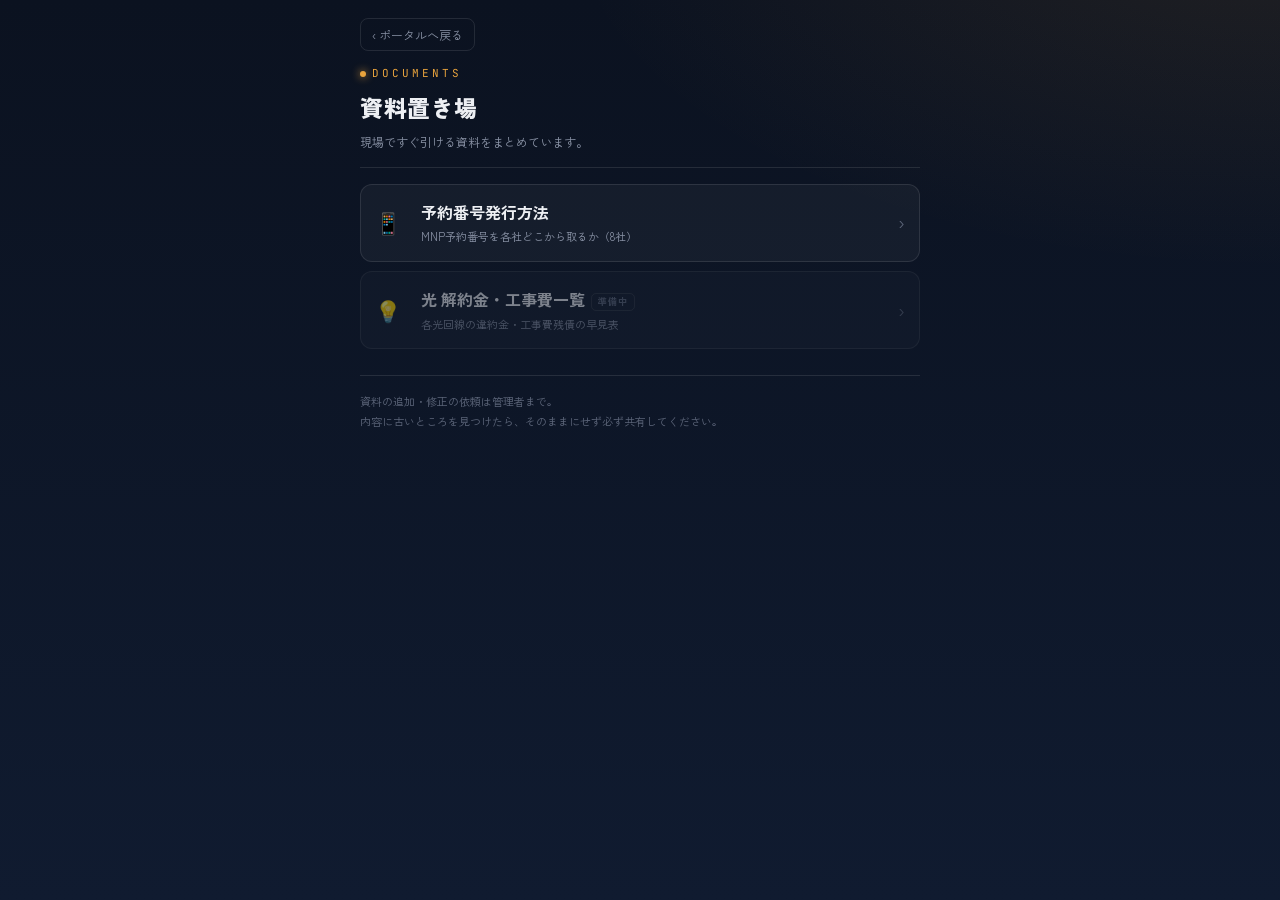
==== docs/index.html @ 4a89ee71 "資料置き場（D6 GATE）を新設し、予約番号発行方法を追加 現場ですぐ引ける資料を置く場所を作り、第一弾としてMNP予約番号の 発行方法（8社）を掲載した。  - docs/index.html：資" ====
<!DOCTYPE html>
<html lang="ja">
<head>
<meta charset="UTF-8">
<meta name="viewport" content="width=device-width, initial-scale=1.0, viewport-fit=cover">
<title>資料置き場｜Sieg 業務ポータル</title>
<meta name="description" content="現場で使う資料をまとめた置き場。予約番号発行方法、光解約金・工事費一覧など。">
<meta name="theme-color" content="#0B1220">
<link rel="apple-touch-icon" href="../icons/apple-touch-icon.png">
<link rel="icon" href="../icons/icon-192.png" type="image/png">
<link rel="preconnect" href="https://fonts.googleapis.com">
<link rel="preconnect" href="https://fonts.gstatic.com" crossorigin>
<link rel="stylesheet" href="https://fonts.googleapis.com/css2?family=Zen+Kaku+Gothic+New:wght@400;500;700;900&family=JetBrains+Mono:wght@400;700;800&display=swap">
<link rel="stylesheet" href="docs.css">
</head>
<body>
<div class="wrap">

  <a class="back" href="../">‹ ポータルへ戻る</a>

  <div class="page-head">
    <div class="eyebrow">DOCUMENTS</div>
    <h1>資料置き場</h1>
    <div class="lede">現場ですぐ引ける資料をまとめています。</div>
  </div>

  <div class="doc-list">

    <a class="doc-card" href="mnp-yoyaku.html">
      <div class="doc-icon">📱</div>
      <div>
        <div class="doc-name">予約番号発行方法</div>
        <div class="doc-desc">MNP予約番号を各社どこから取るか（8社）</div>
      </div>
      <div class="doc-arrow">›</div>
    </a>

    <div class="doc-card soon">
      <div class="doc-icon">💡</div>
      <div>
        <div class="doc-name">光 解約金・工事費一覧<span class="doc-tag">準備中</span></div>
        <div class="doc-desc">各光回線の違約金・工事費残債の早見表</div>
      </div>
      <div class="doc-arrow">›</div>
    </div>

  </div>

  <div class="foot">
    資料の追加・修正の依頼は管理者まで。<br>
    内容に古いところを見つけたら、そのままにせず必ず共有してください。
  </div>

</div>
</body>
</html>
---- docs/docs.css ----
/* Sieg 資料置き場 — 共通スタイル（ポータル本体と同じ配色） */
:root {
  --bg: #0B1220;
  --bg2: #101B30;
  --panel: rgba(255,255,255,0.04);
  --panel2: rgba(255,255,255,0.02);
  --line: rgba(255,255,255,0.10);
  --amber: #E8A33D;
  --amber2: #F4C56B;
  --text: #EDEFF3;
  --muted: #8A93A6;
  --muted2: #5C6579;
  --ink: #0B1220;
  --green: #4CD97B;
  --red: #E86A5A;
}
* { box-sizing: border-box; margin: 0; padding: 0; -webkit-tap-highlight-color: transparent; }
html { font-size: 16px; }
body {
  font-family: 'Zen Kaku Gothic New', 'Noto Sans JP', -apple-system, BlinkMacSystemFont, sans-serif;
  background:
    radial-gradient(1200px 600px at 100% -10%, rgba(232,163,61,0.10), transparent 60%),
    linear-gradient(180deg, var(--bg) 0%, var(--bg2) 100%);
  color: var(--text);
  min-height: 100vh;
  padding: 18px 14px 48px;
  line-height: 1.6;
}
.wrap { max-width: 560px; margin: 0 auto; }

/* ═══ ヘッダー ═══ */
.back {
  display: inline-flex;
  align-items: center;
  gap: 5px;
  font-size: 12px;
  color: var(--muted);
  text-decoration: none;
  border: 1px solid var(--line);
  border-radius: 8px;
  padding: 6px 11px;
  margin-bottom: 14px;
}
.back:active { background: var(--amber); color: var(--ink); border-color: var(--amber); }
.eyebrow {
  font-family: 'JetBrains Mono', monospace;
  font-size: 11px;
  letter-spacing: 3px;
  color: var(--amber);
  display: flex;
  align-items: center;
  gap: 6px;
}
.eyebrow::before {
  content: '';
  width: 6px; height: 6px; border-radius: 50%;
  background: var(--amber);
  box-shadow: 0 0 8px var(--amber);
}
h1 { font-size: 23px; font-weight: 800; letter-spacing: .5px; margin-top: 6px; }
.lede { font-size: 12px; color: var(--muted); margin-top: 6px; }
.page-head {
  padding-bottom: 16px;
  border-bottom: 1px solid var(--line);
  margin-bottom: 16px;
}
.updated {
  font-family: 'JetBrains Mono', monospace;
  font-size: 10px;
  color: var(--muted2);
  letter-spacing: 1px;
  margin-top: 10px;
}

/* ═══ 資料一覧（トップ） ═══ */
.doc-list { display: flex; flex-direction: column; gap: 9px; }
.doc-card {
  display: grid;
  grid-template-columns: 42px 1fr 16px;
  align-items: center;
  gap: 4px;
  background: var(--panel);
  border: 1px solid var(--line);
  border-radius: 12px;
  padding: 15px 14px;
  text-decoration: none;
  color: var(--text);
  transition: background .12s ease, transform .08s ease;
}
.doc-card:active { background: rgba(232,163,61,0.10); transform: scale(0.985); }
.doc-card.soon { opacity: .5; }
.doc-icon { font-size: 21px; line-height: 1; }
.doc-name { font-size: 16px; font-weight: 700; }
.doc-desc { font-size: 11px; color: var(--muted); margin-top: 3px; }
.doc-arrow { text-align: right; color: var(--muted2); font-size: 18px; }
.doc-tag {
  display: inline-block;
  font-size: 9px;
  font-weight: 700;
  letter-spacing: 1px;
  color: var(--muted2);
  border: 1px solid var(--line);
  border-radius: 5px;
  padding: 1px 6px;
  margin-left: 6px;
  vertical-align: 1px;
}

/* ═══ 共通ルール枠 ═══ */
.callout {
  background: rgba(232,163,61,0.07);
  border: 1px solid rgba(232,163,61,0.35);
  border-radius: 12px;
  padding: 14px;
  margin-bottom: 16px;
}
.callout h2 {
  font-size: 13px;
  font-weight: 800;
  color: var(--amber2);
  margin-bottom: 9px;
  letter-spacing: .5px;
}
.callout dl { display: grid; grid-template-columns: auto 1fr; gap: 6px 12px; font-size: 12.5px; }
.callout dt { color: var(--muted); white-space: nowrap; }
.callout dd { color: var(--text); }
.callout .note { font-size: 11.5px; color: var(--muted); margin-top: 10px; line-height: 1.7; }

/* ═══ 絞り込み ═══ */
.filter {
  position: sticky;
  top: 0;
  z-index: 5;
  padding: 8px 0 10px;
  background: linear-gradient(180deg, var(--bg) 70%, rgba(11,18,32,0));
  margin-bottom: 4px;
}
.filter input {
  width: 100%;
  font-family: inherit;
  font-size: 15px;
  color: var(--text);
  background: rgba(255,255,255,0.05);
  border: 1px solid var(--line);
  border-radius: 10px;
  padding: 11px 13px;
  min-height: 46px;
}
.filter input::placeholder { color: var(--muted2); }
.filter input:focus { outline: none; border-color: rgba(232,163,61,0.6); }
.no-hit {
  display: none;
  text-align: center;
  font-size: 12px;
  color: var(--muted2);
  padding: 22px 0;
}

/* ═══ 事業者カード ═══ */
.carriers { display: flex; flex-direction: column; gap: 9px; }
.carrier {
  background: var(--panel);
  border: 1px solid var(--line);
  border-radius: 12px;
  overflow: hidden;
}
.carrier[hidden] { display: none; }
.carrier > summary {
  display: flex;
  align-items: center;
  gap: 9px;
  padding: 14px;
  cursor: pointer;
  list-style: none;
  min-height: 56px;
}
.carrier > summary::-webkit-details-marker { display: none; }
.carrier > summary:active { background: rgba(232,163,61,0.08); }
.c-name { font-size: 16px; font-weight: 700; flex: 1; }
.c-sub { display: block; font-size: 10px; color: var(--muted2); font-weight: 400; margin-top: 2px; }
.c-chev { color: var(--muted2); font-size: 14px; transition: transform .18s ease; }
.carrier[open] .c-chev { transform: rotate(90deg); }

/* ワンストップ可否バッジ */
.badge {
  font-size: 9.5px;
  font-weight: 700;
  letter-spacing: .5px;
  border-radius: 6px;
  padding: 3px 7px;
  border: 1px solid var(--line);
  color: var(--muted);
  white-space: nowrap;
}
.badge.ok { background: rgba(76,217,123,0.12); border-color: rgba(76,217,123,0.45); color: var(--green); }
.badge.ng { background: rgba(232,106,90,0.12); border-color: rgba(232,106,90,0.45); color: var(--red); }
.badge.chk { background: rgba(232,163,61,0.12); border-color: rgba(232,163,61,0.45); color: var(--amber2); }

/* カード中身 */
.c-body { padding: 0 14px 14px; border-top: 1px dashed rgba(255,255,255,0.08); padding-top: 12px; }
.rows { display: grid; grid-template-columns: 58px 1fr; gap: 9px 10px; font-size: 13px; }
.rows dt {
  font-size: 10px;
  font-weight: 700;
  letter-spacing: 1px;
  color: var(--muted2);
  padding-top: 3px;
}
.rows dd { color: var(--text); }
.rows dd .sub { display: block; font-size: 11px; color: var(--muted); margin-top: 2px; }
.tel {
  display: inline-flex;
  align-items: center;
  gap: 6px;
  font-family: 'JetBrains Mono', monospace;
  font-size: 14px;
  font-weight: 700;
  color: var(--amber2);
  text-decoration: none;
  border: 1px solid rgba(232,163,61,0.35);
  border-radius: 8px;
  padding: 6px 10px;
  margin: 2px 6px 2px 0;
}
.tel:active { background: var(--amber); color: var(--ink); border-color: var(--amber); }
.tel small { font-size: 9px; font-weight: 400; color: var(--muted); letter-spacing: 0; }
.tel:active small { color: var(--ink); }
.na { color: var(--red); font-weight: 700; font-size: 12.5px; }
.yes { color: var(--green); font-weight: 700; font-size: 12.5px; }
.warn {
  background: rgba(232,106,90,0.09);
  border-left: 3px solid var(--red);
  border-radius: 0 8px 8px 0;
  padding: 9px 11px;
  font-size: 12px;
  color: var(--text);
  margin-top: 12px;
  line-height: 1.65;
}
.warn b { color: var(--red); }
.official {
  display: inline-block;
  font-size: 11px;
  color: var(--muted);
  text-decoration: none;
  border-bottom: 1px dotted var(--muted2);
  margin-top: 11px;
}

/* ═══ フッター ═══ */
.foot {
  margin-top: 26px;
  padding-top: 16px;
  border-top: 1px solid var(--line);
  font-size: 11px;
  color: var(--muted2);
  line-height: 1.8;
}
.foot a { color: var(--muted); }
.foot h3 { font-size: 11px; color: var(--muted); margin-bottom: 6px; letter-spacing: 1px; }
.foot ul { list-style: none; }
.foot li { margin-bottom: 3px; word-break: break-all; }

@media (prefers-reduced-motion: reduce) {
  * { animation: none !important; transition: none !important; }
}
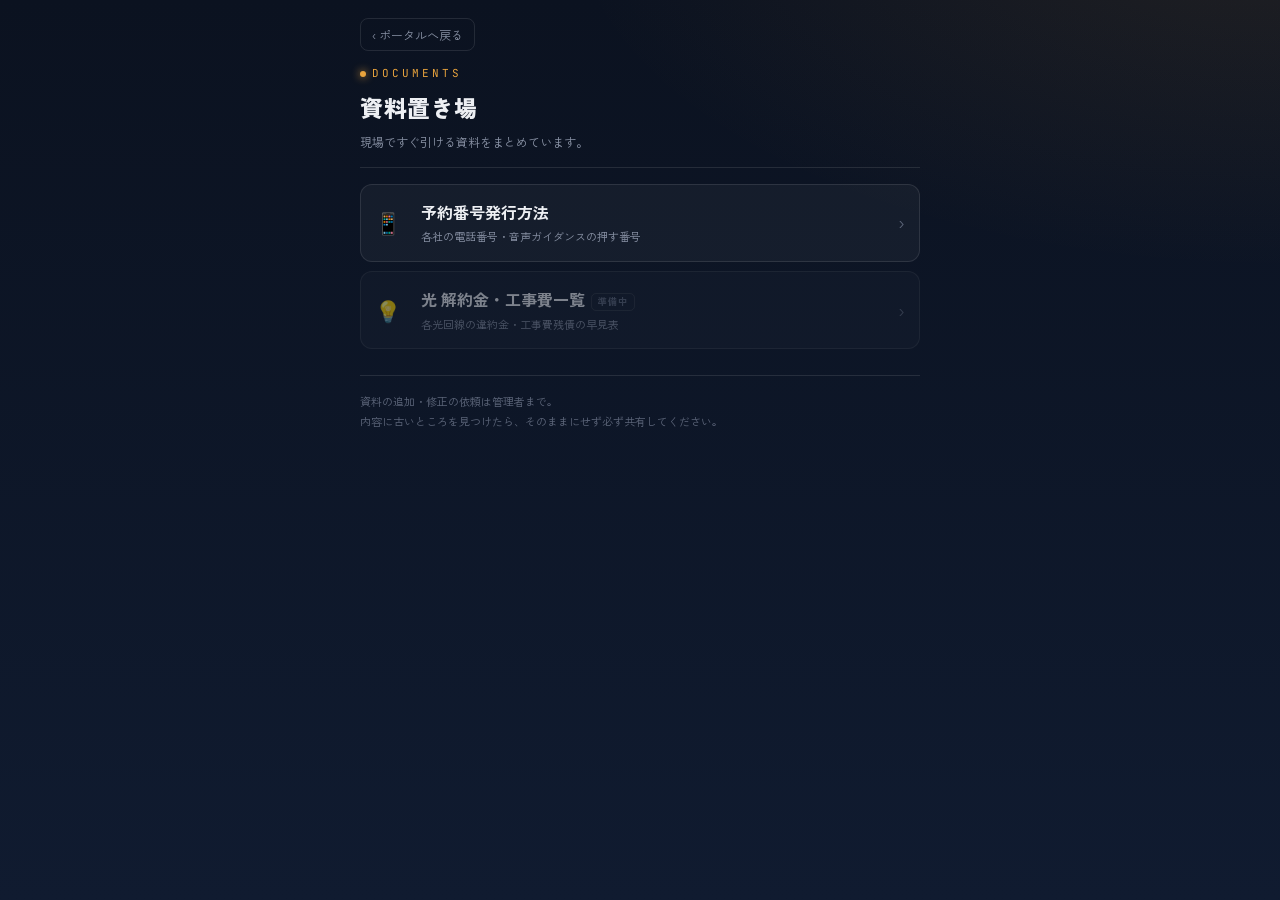
==== commit 4b166402: "予約番号ページを現場の実データに差し替え 社内から提供された実測情報を正として全面的に入れ替えた。 ネット上の情報と食い違っていた箇所（ワイモバイルの番号、OCNの番号、 ドコモ・auのガイダンス）は" ====
--- a/docs/index.html
+++ b/docs/index.html
@@ -30,7 +30,7 @@
       <div class="doc-icon">📱</div>
       <div>
         <div class="doc-name">予約番号発行方法</div>
-        <div class="doc-desc">MNP予約番号を各社どこから取るか（8社）</div>
+        <div class="doc-desc">各社の電話番号・音声ガイダンスの押す番号</div>
       </div>
       <div class="doc-arrow">›</div>
     </a>
--- a/docs/docs.css
+++ b/docs/docs.css
@@ -106,26 +106,6 @@
   vertical-align: 1px;
 }
 
-/* ═══ 共通ルール枠 ═══ */
-.callout {
-  background: rgba(232,163,61,0.07);
-  border: 1px solid rgba(232,163,61,0.35);
-  border-radius: 12px;
-  padding: 14px;
-  margin-bottom: 16px;
-}
-.callout h2 {
-  font-size: 13px;
-  font-weight: 800;
-  color: var(--amber2);
-  margin-bottom: 9px;
-  letter-spacing: .5px;
-}
-.callout dl { display: grid; grid-template-columns: auto 1fr; gap: 6px 12px; font-size: 12.5px; }
-.callout dt { color: var(--muted); white-space: nowrap; }
-.callout dd { color: var(--text); }
-.callout .note { font-size: 11.5px; color: var(--muted); margin-top: 10px; line-height: 1.7; }
-
 /* ═══ 絞り込み ═══ */
 .filter {
   position: sticky;
@@ -156,95 +136,140 @@
   padding: 22px 0;
 }
 
-/* ═══ 事業者カード ═══ */
+/* ═══ 事業者カード（開かずに全部見えるようにする） ═══ */
 .carriers { display: flex; flex-direction: column; gap: 9px; }
 .carrier {
   background: var(--panel);
   border: 1px solid var(--line);
   border-radius: 12px;
-  overflow: hidden;
+  padding: 13px 14px 14px;
 }
 .carrier[hidden] { display: none; }
-.carrier > summary {
+
+.c-head {
   display: flex;
-  align-items: center;
-  gap: 9px;
-  padding: 14px;
-  cursor: pointer;
-  list-style: none;
-  min-height: 56px;
-}
-.carrier > summary::-webkit-details-marker { display: none; }
-.carrier > summary:active { background: rgba(232,163,61,0.08); }
-.c-name { font-size: 16px; font-weight: 700; flex: 1; }
-.c-sub { display: block; font-size: 10px; color: var(--muted2); font-weight: 400; margin-top: 2px; }
-.c-chev { color: var(--muted2); font-size: 14px; transition: transform .18s ease; }
-.carrier[open] .c-chev { transform: rotate(90deg); }
-
-/* ワンストップ可否バッジ */
-.badge {
-  font-size: 9.5px;
-  font-weight: 700;
-  letter-spacing: .5px;
-  border-radius: 6px;
-  padding: 3px 7px;
-  border: 1px solid var(--line);
-  color: var(--muted);
+  align-items: baseline;
+  gap: 8px;
+  margin-bottom: 10px;
+}
+.c-emoji { font-size: 17px; line-height: 1; flex-shrink: 0; }
+.c-name { font-size: 17px; font-weight: 800; flex: 1; letter-spacing: .5px; }
+.c-hours {
+  font-family: 'JetBrains Mono', monospace;
+  font-size: 12px;
+  color: var(--amber2);
   white-space: nowrap;
 }
-.badge.ok { background: rgba(76,217,123,0.12); border-color: rgba(76,217,123,0.45); color: var(--green); }
-.badge.ng { background: rgba(232,106,90,0.12); border-color: rgba(232,106,90,0.45); color: var(--red); }
-.badge.chk { background: rgba(232,163,61,0.12); border-color: rgba(232,163,61,0.45); color: var(--amber2); }
-
-/* カード中身 */
-.c-body { padding: 0 14px 14px; border-top: 1px dashed rgba(255,255,255,0.08); padding-top: 12px; }
-.rows { display: grid; grid-template-columns: 58px 1fr; gap: 9px 10px; font-size: 13px; }
-.rows dt {
-  font-size: 10px;
-  font-weight: 700;
-  letter-spacing: 1px;
-  color: var(--muted2);
-  padding-top: 3px;
-}
-.rows dd { color: var(--text); }
-.rows dd .sub { display: block; font-size: 11px; color: var(--muted); margin-top: 2px; }
+
+/* 電話番号＋ガイダンス */
+.c-act { display: flex; flex-wrap: wrap; align-items: stretch; gap: 8px; }
 .tel {
   display: inline-flex;
-  align-items: center;
-  gap: 6px;
-  font-family: 'JetBrains Mono', monospace;
-  font-size: 14px;
-  font-weight: 700;
+  flex-direction: column;
+  justify-content: center;
+  font-family: 'JetBrains Mono', monospace;
+  font-size: 17px;
+  font-weight: 800;
   color: var(--amber2);
   text-decoration: none;
-  border: 1px solid rgba(232,163,61,0.35);
-  border-radius: 8px;
-  padding: 6px 10px;
-  margin: 2px 6px 2px 0;
+  background: rgba(232,163,61,0.08);
+  border: 1px solid rgba(232,163,61,0.45);
+  border-radius: 10px;
+  padding: 9px 13px;
+  min-height: 52px;
+  letter-spacing: .5px;
 }
 .tel:active { background: var(--amber); color: var(--ink); border-color: var(--amber); }
-.tel small { font-size: 9px; font-weight: 400; color: var(--muted); letter-spacing: 0; }
+.tel small {
+  font-family: 'Zen Kaku Gothic New', sans-serif;
+  font-size: 9.5px;
+  font-weight: 400;
+  color: var(--muted);
+  letter-spacing: 0;
+  margin-top: 2px;
+}
 .tel:active small { color: var(--ink); }
-.na { color: var(--red); font-weight: 700; font-size: 12.5px; }
-.yes { color: var(--green); font-weight: 700; font-size: 12.5px; }
-.warn {
-  background: rgba(232,106,90,0.09);
-  border-left: 3px solid var(--red);
+
+.dial {
+  display: inline-flex;
+  flex-direction: column;
+  justify-content: center;
+  background: rgba(255,255,255,0.04);
+  border: 1px solid var(--line);
+  border-radius: 10px;
+  padding: 9px 13px;
+  min-height: 52px;
+}
+.dial-label {
+  font-size: 9px;
+  font-weight: 700;
+  letter-spacing: 1.5px;
+  color: var(--muted2);
+}
+.dial-seq {
+  font-family: 'JetBrains Mono', monospace;
+  font-size: 18px;
+  font-weight: 800;
+  color: var(--text);
+  letter-spacing: 1px;
+  margin-top: 2px;
+}
+.dial-seq .arw { color: var(--muted2); font-weight: 400; }
+.dial-seq .after { font-family: 'Zen Kaku Gothic New', sans-serif; font-size: 11px; font-weight: 400; color: var(--muted); letter-spacing: 0; }
+.dial.none { border-style: dashed; }
+.dial.none .dial-seq { font-family: 'Zen Kaku Gothic New', sans-serif; font-size: 13px; color: var(--muted); letter-spacing: 0; }
+
+/* ひとこと（注意 / 良い情報） */
+.tip {
+  font-size: 12px;
+  line-height: 1.65;
   border-radius: 0 8px 8px 0;
   padding: 9px 11px;
-  font-size: 12px;
-  color: var(--text);
-  margin-top: 12px;
+  margin-top: 10px;
+}
+.tip.warn { background: rgba(232,106,90,0.09); border-left: 3px solid var(--red); }
+.tip.warn b { color: var(--red); }
+.tip.good {
+  background: rgba(76,217,123,0.09);
+  border-left: 3px solid var(--green);
+  font-weight: 700;
+  color: var(--green);
+}
+
+/* ═══ WEBでしか出せない事業者 ═══ */
+.section-head {
+  display: flex;
+  align-items: center;
+  gap: 8px;
+  margin: 26px 0 10px;
+  font-size: 13px;
+  font-weight: 800;
+  color: var(--amber2);
+  letter-spacing: .5px;
+}
+.web-only {
+  background: var(--panel);
+  border: 1px solid var(--line);
+  border-radius: 12px;
+  padding: 14px;
+}
+.chips { display: flex; flex-wrap: wrap; gap: 7px; }
+.chip {
+  font-size: 13px;
+  font-weight: 700;
+  color: var(--text);
+  background: rgba(255,255,255,0.05);
+  border: 1px solid var(--line);
+  border-radius: 8px;
+  padding: 7px 11px;
+}
+.web-only .msg { font-size: 12px; color: var(--muted); margin-top: 11px; line-height: 1.65; }
+
+.guide-note {
+  font-size: 11px;
+  color: var(--muted2);
   line-height: 1.65;
-}
-.warn b { color: var(--red); }
-.official {
-  display: inline-block;
-  font-size: 11px;
-  color: var(--muted);
-  text-decoration: none;
-  border-bottom: 1px dotted var(--muted2);
-  margin-top: 11px;
+  margin: 2px 2px 12px;
 }
 
 /* ═══ フッター ═══ */
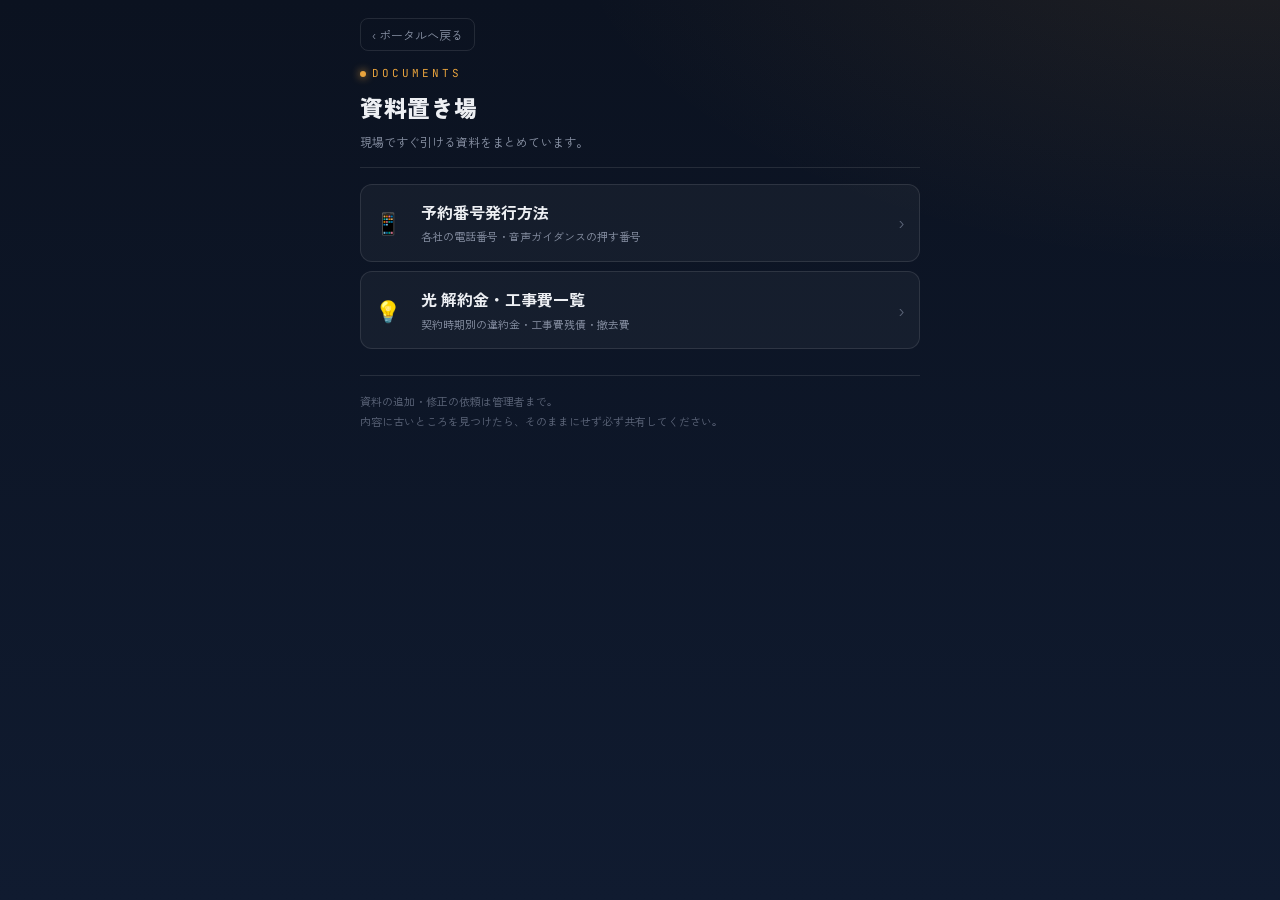
==== commit e9276a9f: "光 解約金・工事費一覧を追加（金額は未確認のドラフト） 契約時期を軸に「◯年◯月より前／より後」で読み分ける構成にした。 現場の聞き方（いつ契約したか→金額）と順番が揃う。  - docs/hikar" ====
--- a/docs/index.html
+++ b/docs/index.html
@@ -35,14 +35,14 @@
       <div class="doc-arrow">›</div>
     </a>
 
-    <div class="doc-card soon">
+    <a class="doc-card" href="hikari-kaiyaku.html">
       <div class="doc-icon">💡</div>
       <div>
-        <div class="doc-name">光 解約金・工事費一覧<span class="doc-tag">準備中</span></div>
-        <div class="doc-desc">各光回線の違約金・工事費残債の早見表</div>
+        <div class="doc-name">光 解約金・工事費一覧</div>
+        <div class="doc-desc">契約時期別の違約金・工事費残債・撤去費</div>
       </div>
       <div class="doc-arrow">›</div>
-    </div>
+    </a>
 
   </div>
 
--- a/docs/docs.css
+++ b/docs/docs.css
@@ -289,3 +289,110 @@
 @media (prefers-reduced-motion: reduce) {
   * { animation: none !important; transition: none !important; }
 }
+
+/* ═══ 契約時期で分ける表示（〜より前／〜より後）═══ */
+.era-split { display: flex; flex-direction: column; gap: 8px; margin-top: 4px; }
+.era {
+  border-radius: 10px;
+  padding: 10px 12px;
+  border: 1px solid var(--line);
+}
+.era.before { background: rgba(232,106,90,0.08); border-color: rgba(232,106,90,0.38); }
+.era.after  { background: rgba(76,217,123,0.07); border-color: rgba(76,217,123,0.35); }
+.era-label {
+  font-size: 11px;
+  color: var(--muted);
+  margin-bottom: 7px;
+  letter-spacing: .3px;
+}
+.era.before .era-label b { color: var(--red); font-size: 12px; }
+.era.after  .era-label b { color: var(--green); font-size: 12px; }
+.era-rows { display: grid; grid-template-columns: 70px 1fr; gap: 5px 10px; align-items: baseline; }
+.era-rows dt { font-size: 11px; color: var(--muted2); }
+.era-rows dd {
+  font-family: 'JetBrains Mono', monospace;
+  font-size: 16px;
+  font-weight: 800;
+  color: var(--text);
+  letter-spacing: .5px;
+}
+.era-rows dd .yen { font-family: 'Zen Kaku Gothic New', sans-serif; font-size: 11px; font-weight: 400; color: var(--muted); margin-left: 1px; }
+.era-rows dd.vague { font-family: 'Zen Kaku Gothic New', sans-serif; font-size: 13px; font-weight: 700; color: var(--muted); }
+
+/* 未確認バッジ */
+.unchecked {
+  display: inline-block;
+  font-family: 'Zen Kaku Gothic New', sans-serif;
+  font-size: 9px;
+  font-weight: 700;
+  letter-spacing: .5px;
+  color: var(--amber2);
+  background: rgba(232,163,61,0.13);
+  border: 1px solid rgba(232,163,61,0.45);
+  border-radius: 5px;
+  padding: 1px 5px;
+  margin-left: 5px;
+  vertical-align: 2px;
+}
+
+/* 項目見出し */
+.field {
+  margin-top: 13px;
+  padding-top: 12px;
+  border-top: 1px dashed rgba(255,255,255,0.08);
+}
+.field:first-of-type { margin-top: 10px; padding-top: 0; border-top: 0; }
+.field-name {
+  font-size: 10px;
+  font-weight: 700;
+  letter-spacing: 1.5px;
+  color: var(--muted2);
+  margin-bottom: 7px;
+}
+.field-val { font-size: 13px; color: var(--text); line-height: 1.65; }
+.field-val .big {
+  font-family: 'JetBrains Mono', monospace;
+  font-size: 17px;
+  font-weight: 800;
+  color: var(--amber2);
+  letter-spacing: .5px;
+}
+.field-val .sub { display: block; font-size: 11px; color: var(--muted); margin-top: 3px; }
+
+/* 工事費残債のミニ計算 */
+.calc {
+  display: flex;
+  flex-wrap: wrap;
+  align-items: center;
+  gap: 7px;
+  background: rgba(255,255,255,0.04);
+  border: 1px solid var(--line);
+  border-radius: 10px;
+  padding: 10px 11px;
+  margin-top: 8px;
+}
+.calc input {
+  width: 78px;
+  font-family: 'JetBrains Mono', monospace;
+  font-size: 15px;
+  font-weight: 700;
+  color: var(--text);
+  background: rgba(0,0,0,0.28);
+  border: 1px solid var(--line);
+  border-radius: 8px;
+  padding: 8px 9px;
+  text-align: right;
+  min-height: 42px;
+}
+.calc input:focus { outline: none; border-color: rgba(232,163,61,0.6); }
+.calc .lbl { font-size: 11px; color: var(--muted); }
+.calc .eq { font-size: 14px; color: var(--muted2); }
+.calc .out {
+  font-family: 'JetBrains Mono', monospace;
+  font-size: 18px;
+  font-weight: 800;
+  color: var(--amber2);
+  margin-left: auto;
+  letter-spacing: .5px;
+}
+.calc .out.zero { color: var(--muted2); }
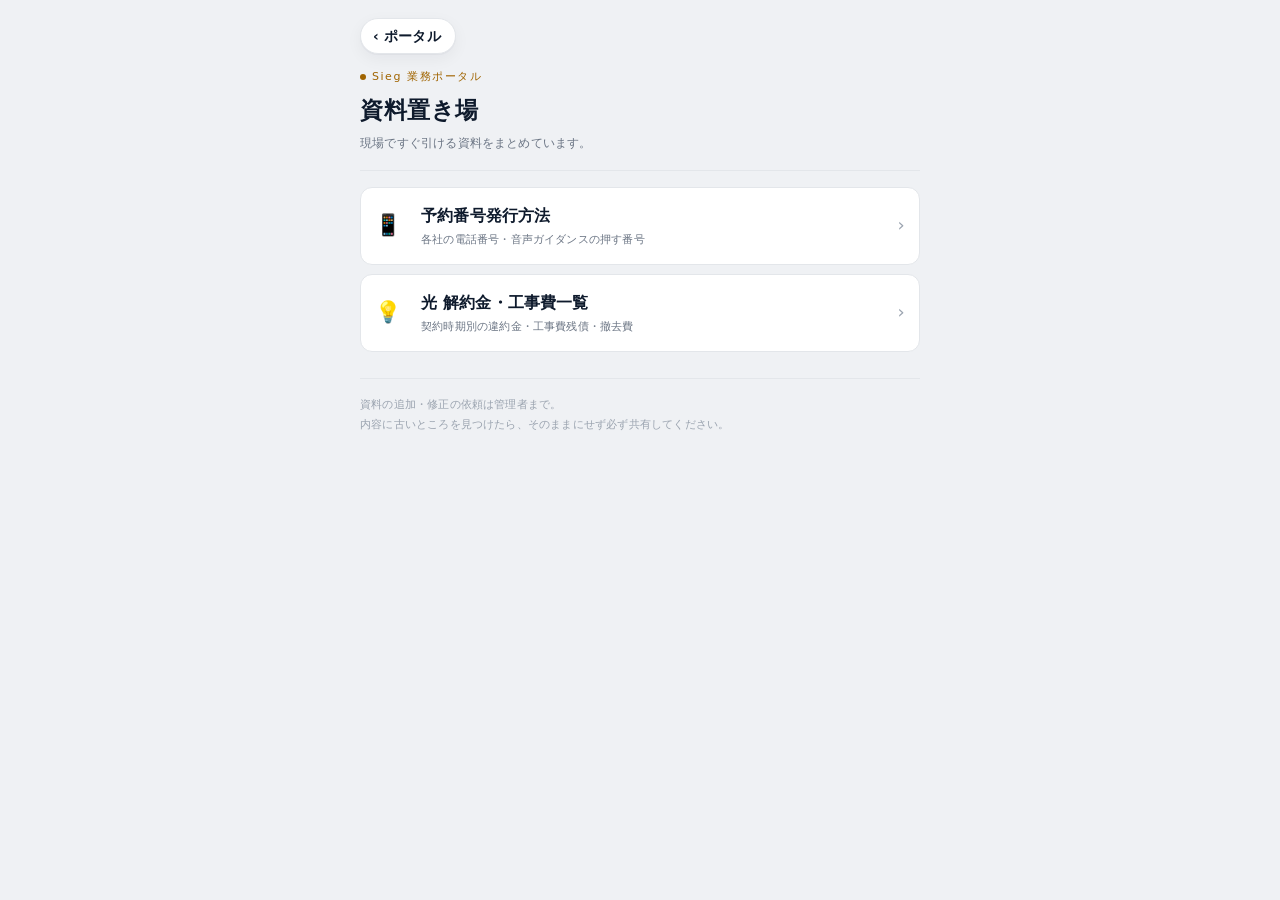
==== commit 40aee79c: "見た目をポータルにそろえる（共通の sieg-theme.css） - 配色・書体・角丸・影をポータルと同じ値（sieg-theme.css）につなぎ替える - スマホのライト／ダーク設定に自動で合わ" ====
--- a/docs/index.html
+++ b/docs/index.html
@@ -5,21 +5,20 @@
 <meta name="viewport" content="width=device-width, initial-scale=1.0, viewport-fit=cover">
 <title>資料置き場｜Sieg 業務ポータル</title>
 <meta name="description" content="現場で使う資料をまとめた置き場。予約番号発行方法、光解約金・工事費一覧など。">
-<meta name="theme-color" content="#0B1220">
+<meta name="theme-color" content="#EFF1F4" media="(prefers-color-scheme: light)">
+<meta name="theme-color" content="#0C1015" media="(prefers-color-scheme: dark)">
 <link rel="apple-touch-icon" href="../icons/apple-touch-icon.png">
 <link rel="icon" href="../icons/icon-192.png" type="image/png">
-<link rel="preconnect" href="https://fonts.googleapis.com">
-<link rel="preconnect" href="https://fonts.gstatic.com" crossorigin>
-<link rel="stylesheet" href="https://fonts.googleapis.com/css2?family=Zen+Kaku+Gothic+New:wght@400;500;700;900&family=JetBrains+Mono:wght@400;700;800&display=swap">
+<link rel="stylesheet" href="../sieg-theme.css">
 <link rel="stylesheet" href="docs.css">
 </head>
 <body>
 <div class="wrap">
 
-  <a class="back" href="../">‹ ポータルへ戻る</a>
+  <a class="back" href="../">‹ ポータル</a>
 
   <div class="page-head">
-    <div class="eyebrow">DOCUMENTS</div>
+    <div class="eyebrow">Sieg 業務ポータル</div>
     <h1>資料置き場</h1>
     <div class="lede">現場ですぐ引ける資料をまとめています。</div>
   </div>
--- a/sieg-theme.css
+++ b/sieg-theme.css
@@ -0,0 +1,94 @@
+/* ═══════════════════════════════════════════════════════════════
+   sieg-theme.css — Sieg 業務ポータルと各ツールで共通の見た目
+
+   正本は sieg-portal/sieg-theme.css。各ツールのリポジトリには同じ内容を
+   コピーして置いている（gas-client.js・sieg-nav.js と同じ運用）。
+   直したら全部にコピーし直すこと。
+
+   配色はポータル本体（index.html）と同じ値。スマホがダークモードなら
+   自動で暗い配色になる。各ツールの CSS は、色をここの --sg-* で指定する。
+
+     --sg-bg       画面の地          --sg-surface  カードの地
+     --sg-sunk     入力欄・チップの地  --sg-hair     区切り線・枠線
+     --sg-ink      文字              --sg-ink2     少し弱い文字
+     --sg-mute     説明文            --sg-faint    いちばん弱い文字
+     --sg-primary  主ボタン・選択中の地（紺。暗い配色では明るい色）
+     --sg-on-primary  主ボタンの上の文字
+     --sg-amber / --sg-red / --sg-blue / --sg-teal / --sg-green  各色（*-tint は薄い地）
+     --sg-sun / --sg-sat  カレンダーの日曜・土曜
+     --sg-lift     カードの影        --sg-r / --sg-r-sm  角丸（カード / ボタン）
+   ═══════════════════════════════════════════════════════════════ */
+:root {
+  --sg-bg: #EFF1F4; --sg-surface: #FFFFFF; --sg-sunk: #F4F6F8;
+  --sg-ink: #0E1A2C; --sg-ink2: #3E4A5B; --sg-mute: #6B7584; --sg-faint: #9AA3AF;
+  --sg-hair: #E3E6EA; --sg-hair2: #ECEEF1;
+  --sg-primary: #0E1A2C; --sg-on-primary: #FFFFFF;
+  --sg-amber: #A06400; --sg-amber-tint: #FAF0DF;
+  --sg-red: #AE2B24;   --sg-red-tint: #F9EAE8;
+  --sg-blue: #294780;  --sg-blue-tint: #E9EEF6;
+  --sg-teal: #16645C;  --sg-teal-tint: #E4F0EE;
+  --sg-green: #1B6541; --sg-green-tint: #E6F0EA;
+  --sg-sun: #B3261E; --sg-sat: #1F5FB0;
+  --sg-scrim: rgba(8,13,21,.42);
+  --sg-lift: 0 1px 1px rgba(14,26,44,.035), 0 5px 16px rgba(14,26,44,.05);
+  --sg-r: 18px; --sg-r-sm: 12px;
+  --sg-font: "Hiragino Kaku Gothic ProN", "Hiragino Sans", "Yu Gothic", Meiryo, system-ui, sans-serif;
+  color-scheme: light;
+}
+@media (prefers-color-scheme: dark) {
+  :root {
+    --sg-bg: #0C1015; --sg-surface: #161B23; --sg-sunk: #1C222B;
+    --sg-ink: #E9EEF4; --sg-ink2: #B7C1CD; --sg-mute: #8B95A3; --sg-faint: #5F6978;
+    --sg-hair: #262D37; --sg-hair2: #1E242C;
+    --sg-primary: #E9EEF4; --sg-on-primary: #0C1015;
+    --sg-amber: #E7AB44; --sg-amber-tint: #2A2115;
+    --sg-red: #F07B6F;   --sg-red-tint: #2B1917;
+    --sg-blue: #84A9E3;  --sg-blue-tint: #182130;
+    --sg-teal: #5FC6B9;  --sg-teal-tint: #142625;
+    --sg-green: #5FC48C; --sg-green-tint: #152621;
+    --sg-sun: #F07B6F; --sg-sat: #84A9E3;
+    --sg-scrim: rgba(0,0,0,.6);
+    --sg-lift: none;
+    color-scheme: dark;
+  }
+}
+
+html { -webkit-text-size-adjust: 100%; }
+body {
+  background: var(--sg-bg);
+  color: var(--sg-ink);
+  font-family: var(--sg-font);
+  font-feature-settings: "palt";
+  letter-spacing: .012em;
+}
+:focus-visible { outline: 2px solid var(--sg-amber); outline-offset: 2px; }
+
+/* ═══ 画面下のタブ（ポータルと同じ形） ═══
+   <nav class="sg-tabbar"><button class="sg-tab" aria-selected="true">…</button>…</nav>
+   使うページは、下に隠れないよう本文に padding-bottom: var(--sg-tabbar-h) を足す。 */
+:root { --sg-tabbar-h: calc(64px + env(safe-area-inset-bottom)); }
+.sg-tabbar {
+  position: fixed; left: 0; right: 0; bottom: 0; z-index: 30;
+  max-width: 560px; margin: 0 auto;
+  display: grid; grid-auto-flow: column; grid-auto-columns: 1fr;
+  padding: 8px 0 calc(9px + env(safe-area-inset-bottom));
+  background: color-mix(in srgb, var(--sg-surface) 90%, transparent);
+  -webkit-backdrop-filter: saturate(180%) blur(22px); backdrop-filter: saturate(180%) blur(22px);
+  border-top: 1px solid var(--sg-hair);
+}
+.sg-tab {
+  display: flex; flex-direction: column; align-items: center; gap: 4px;
+  padding: 3px 0; border: none; background: none; cursor: pointer;
+  font: 800 10.5px/1.2 var(--sg-font); letter-spacing: .05em;
+  color: var(--sg-faint); transition: color .18s;
+}
+.sg-tab svg {
+  width: 22px; height: 22px; stroke: currentColor; stroke-width: 1.8; fill: none;
+  stroke-linecap: round; stroke-linejoin: round; transition: stroke-width .18s, transform .18s;
+}
+.sg-tab[aria-selected="true"], .sg-tab.active { color: var(--sg-ink); }
+.sg-tab[aria-selected="true"] svg, .sg-tab.active svg { stroke-width: 2.35; transform: translateY(-1px); }
+
+@media (prefers-reduced-motion: reduce) {
+  .sg-tab, .sg-tab svg { transition: none; }
+}
--- a/docs/docs.css
+++ b/docs/docs.css
@@ -1,28 +1,27 @@
 /* Sieg 資料置き場 — 共通スタイル（ポータル本体と同じ配色） */
 :root {
-  --bg: #0B1220;
-  --bg2: #101B30;
-  --panel: rgba(255,255,255,0.04);
-  --panel2: rgba(255,255,255,0.02);
-  --line: rgba(255,255,255,0.10);
-  --amber: #E8A33D;
-  --amber2: #F4C56B;
-  --text: #EDEFF3;
-  --muted: #8A93A6;
-  --muted2: #5C6579;
-  --ink: #0B1220;
-  --green: #4CD97B;
-  --red: #E86A5A;
-}
+    --bg: var(--sg-bg);
+    --bg2: var(--sg-bg);
+    --panel: var(--sg-surface);
+    --panel2: var(--sg-sunk);
+    --line: var(--sg-hair);
+    --amber: var(--sg-primary);
+    --amber2: var(--sg-amber);
+    --text: var(--sg-ink);
+    --muted: var(--sg-mute);
+    --muted2: var(--sg-faint);
+    --ink: var(--sg-on-primary);
+    --green: var(--sg-green);
+    --red: var(--sg-red);
+  }
 * { box-sizing: border-box; margin: 0; padding: 0; -webkit-tap-highlight-color: transparent; }
 html { font-size: 16px; }
 body {
-  font-family: 'Zen Kaku Gothic New', 'Noto Sans JP', -apple-system, BlinkMacSystemFont, sans-serif;
-  background:
-    radial-gradient(1200px 600px at 100% -10%, rgba(232,163,61,0.10), transparent 60%),
-    linear-gradient(180deg, var(--bg) 0%, var(--bg2) 100%);
+  font-family: var(--sg-font);
+  background: var(--sg-bg);
   color: var(--text);
   min-height: 100vh;
+  min-height: 100svh;
   padding: 18px 14px 48px;
   line-height: 1.6;
 }
@@ -43,7 +42,7 @@
 }
 .back:active { background: var(--amber); color: var(--ink); border-color: var(--amber); }
 .eyebrow {
-  font-family: 'JetBrains Mono', monospace;
+  font-family: var(--sg-font); font-variant-numeric: tabular-nums;
   font-size: 11px;
   letter-spacing: 3px;
   color: var(--amber);
@@ -55,7 +54,6 @@
   content: '';
   width: 6px; height: 6px; border-radius: 50%;
   background: var(--amber);
-  box-shadow: 0 0 8px var(--amber);
 }
 h1 { font-size: 23px; font-weight: 800; letter-spacing: .5px; margin-top: 6px; }
 .lede { font-size: 12px; color: var(--muted); margin-top: 6px; }
@@ -65,7 +63,7 @@
   margin-bottom: 16px;
 }
 .updated {
-  font-family: 'JetBrains Mono', monospace;
+  font-family: var(--sg-font); font-variant-numeric: tabular-nums;
   font-size: 10px;
   color: var(--muted2);
   letter-spacing: 1px;
@@ -87,7 +85,7 @@
   color: var(--text);
   transition: background .12s ease, transform .08s ease;
 }
-.doc-card:active { background: rgba(232,163,61,0.10); transform: scale(0.985); }
+.doc-card:active { background: var(--sg-amber-tint); transform: scale(0.985); }
 .doc-card.soon { opacity: .5; }
 .doc-icon { font-size: 21px; line-height: 1; }
 .doc-name { font-size: 16px; font-weight: 700; }
@@ -112,7 +110,7 @@
   top: 0;
   z-index: 5;
   padding: 8px 0 10px;
-  background: linear-gradient(180deg, var(--bg) 70%, rgba(11,18,32,0));
+  background: linear-gradient(180deg, var(--bg) 70%, transparent);
   margin-bottom: 4px;
 }
 .filter input {
@@ -120,14 +118,14 @@
   font-family: inherit;
   font-size: 15px;
   color: var(--text);
-  background: rgba(255,255,255,0.05);
+  background: var(--sg-sunk);
   border: 1px solid var(--line);
   border-radius: 10px;
   padding: 11px 13px;
   min-height: 46px;
 }
 .filter input::placeholder { color: var(--muted2); }
-.filter input:focus { outline: none; border-color: rgba(232,163,61,0.6); }
+.filter input:focus { outline: none; border-color: var(--sg-amber); }
 .no-hit {
   display: none;
   text-align: center;
@@ -155,7 +153,7 @@
 .c-emoji { font-size: 17px; line-height: 1; flex-shrink: 0; }
 .c-name { font-size: 17px; font-weight: 800; flex: 1; letter-spacing: .5px; }
 .c-hours {
-  font-family: 'JetBrains Mono', monospace;
+  font-family: var(--sg-font); font-variant-numeric: tabular-nums;
   font-size: 12px;
   color: var(--amber2);
   white-space: nowrap;
@@ -167,13 +165,13 @@
   display: inline-flex;
   flex-direction: column;
   justify-content: center;
-  font-family: 'JetBrains Mono', monospace;
+  font-family: var(--sg-font); font-variant-numeric: tabular-nums;
   font-size: 17px;
   font-weight: 800;
   color: var(--amber2);
   text-decoration: none;
-  background: rgba(232,163,61,0.08);
-  border: 1px solid rgba(232,163,61,0.45);
+  background: var(--sg-amber-tint);
+  border: 1px solid var(--sg-amber);
   border-radius: 10px;
   padding: 9px 13px;
   min-height: 52px;
@@ -181,7 +179,7 @@
 }
 .tel:active { background: var(--amber); color: var(--ink); border-color: var(--amber); }
 .tel small {
-  font-family: 'Zen Kaku Gothic New', sans-serif;
+  font-family: var(--sg-font);
   font-size: 9.5px;
   font-weight: 400;
   color: var(--muted);
@@ -194,7 +192,7 @@
   display: inline-flex;
   flex-direction: column;
   justify-content: center;
-  background: rgba(255,255,255,0.04);
+  background: var(--sg-sunk);
   border: 1px solid var(--line);
   border-radius: 10px;
   padding: 9px 13px;
@@ -207,7 +205,7 @@
   color: var(--muted2);
 }
 .dial-seq {
-  font-family: 'JetBrains Mono', monospace;
+  font-family: var(--sg-font); font-variant-numeric: tabular-nums;
   font-size: 18px;
   font-weight: 800;
   color: var(--text);
@@ -215,9 +213,9 @@
   margin-top: 2px;
 }
 .dial-seq .arw { color: var(--muted2); font-weight: 400; }
-.dial-seq .after { font-family: 'Zen Kaku Gothic New', sans-serif; font-size: 11px; font-weight: 400; color: var(--muted); letter-spacing: 0; }
+.dial-seq .after { font-family: var(--sg-font); font-size: 11px; font-weight: 400; color: var(--muted); letter-spacing: 0; }
 .dial.none { border-style: dashed; }
-.dial.none .dial-seq { font-family: 'Zen Kaku Gothic New', sans-serif; font-size: 13px; color: var(--muted); letter-spacing: 0; }
+.dial.none .dial-seq { font-family: var(--sg-font); font-size: 13px; color: var(--muted); letter-spacing: 0; }
 
 /* ひとこと（注意 / 良い情報） */
 .tip {
@@ -227,10 +225,10 @@
   padding: 9px 11px;
   margin-top: 10px;
 }
-.tip.warn { background: rgba(232,106,90,0.09); border-left: 3px solid var(--red); }
+.tip.warn { background: var(--sg-red-tint); border-left: 3px solid var(--red); }
 .tip.warn b { color: var(--red); }
 .tip.good {
-  background: rgba(76,217,123,0.09);
+  background: var(--sg-green-tint);
   border-left: 3px solid var(--green);
   font-weight: 700;
   color: var(--green);
@@ -258,7 +256,7 @@
   font-size: 13px;
   font-weight: 700;
   color: var(--text);
-  background: rgba(255,255,255,0.05);
+  background: var(--sg-sunk);
   border: 1px solid var(--line);
   border-radius: 8px;
   padding: 7px 11px;
@@ -297,8 +295,8 @@
   padding: 10px 12px;
   border: 1px solid var(--line);
 }
-.era.before { background: rgba(232,106,90,0.08); border-color: rgba(232,106,90,0.38); }
-.era.after  { background: rgba(76,217,123,0.07); border-color: rgba(76,217,123,0.35); }
+.era.before { background: var(--sg-red-tint); border-color: var(--sg-red); }
+.era.after  { background: var(--sg-green-tint); border-color: var(--sg-green); }
 .era-label {
   font-size: 11px;
   color: var(--muted);
@@ -307,28 +305,58 @@
 }
 .era.before .era-label b { color: var(--red); font-size: 12px; }
 .era.after  .era-label b { color: var(--green); font-size: 12px; }
-.era-rows { display: grid; grid-template-columns: 70px 1fr; gap: 5px 10px; align-items: baseline; }
-.era-rows dt { font-size: 11px; color: var(--muted2); }
-.era-rows dd {
-  font-family: 'JetBrains Mono', monospace;
+.era-rows { display: flex; flex-direction: column; gap: 5px; }
+.era-row {
+  display: flex;
+  align-items: baseline;
+  justify-content: space-between;
+  gap: 10px;
+}
+.era-row .k { font-size: 11.5px; color: var(--muted2); line-height: 1.4; }
+.era-row .v {
+  font-family: var(--sg-font); font-variant-numeric: tabular-nums;
   font-size: 16px;
   font-weight: 800;
   color: var(--text);
   letter-spacing: .5px;
-}
-.era-rows dd .yen { font-family: 'Zen Kaku Gothic New', sans-serif; font-size: 11px; font-weight: 400; color: var(--muted); margin-left: 1px; }
-.era-rows dd.vague { font-family: 'Zen Kaku Gothic New', sans-serif; font-size: 13px; font-weight: 700; color: var(--muted); }
+  white-space: nowrap;
+}
+.era-row .v i {
+  font-family: var(--sg-font);
+  font-style: normal;
+  font-size: 11px;
+  font-weight: 400;
+  color: var(--muted);
+  margin-left: 1px;
+}
+.era-row .v.txt {
+  font-family: var(--sg-font);
+  font-size: 13px;
+  font-weight: 700;
+  color: var(--muted);
+  white-space: normal;
+  text-align: right;
+}
+.era-row .v .later {
+  display: block;
+  font-family: var(--sg-font);
+  font-size: 10px;
+  font-weight: 400;
+  color: var(--muted2);
+  letter-spacing: 0;
+  margin-top: 1px;
+}
 
 /* 未確認バッジ */
 .unchecked {
   display: inline-block;
-  font-family: 'Zen Kaku Gothic New', sans-serif;
+  font-family: var(--sg-font);
   font-size: 9px;
   font-weight: 700;
   letter-spacing: .5px;
   color: var(--amber2);
-  background: rgba(232,163,61,0.13);
-  border: 1px solid rgba(232,163,61,0.45);
+  background: var(--sg-amber-tint);
+  border: 1px solid var(--sg-amber);
   border-radius: 5px;
   padding: 1px 5px;
   margin-left: 5px;
@@ -339,7 +367,7 @@
 .field {
   margin-top: 13px;
   padding-top: 12px;
-  border-top: 1px dashed rgba(255,255,255,0.08);
+  border-top: 1px dashed var(--sg-sunk);
 }
 .field:first-of-type { margin-top: 10px; padding-top: 0; border-top: 0; }
 .field-name {
@@ -351,7 +379,7 @@
 }
 .field-val { font-size: 13px; color: var(--text); line-height: 1.65; }
 .field-val .big {
-  font-family: 'JetBrains Mono', monospace;
+  font-family: var(--sg-font); font-variant-numeric: tabular-nums;
   font-size: 17px;
   font-weight: 800;
   color: var(--amber2);
@@ -365,7 +393,7 @@
   flex-wrap: wrap;
   align-items: center;
   gap: 7px;
-  background: rgba(255,255,255,0.04);
+  background: var(--sg-sunk);
   border: 1px solid var(--line);
   border-radius: 10px;
   padding: 10px 11px;
@@ -373,22 +401,22 @@
 }
 .calc input {
   width: 78px;
-  font-family: 'JetBrains Mono', monospace;
+  font-family: var(--sg-font); font-variant-numeric: tabular-nums;
   font-size: 15px;
   font-weight: 700;
   color: var(--text);
-  background: rgba(0,0,0,0.28);
+  background: var(--sg-sunk);
   border: 1px solid var(--line);
   border-radius: 8px;
   padding: 8px 9px;
   text-align: right;
   min-height: 42px;
 }
-.calc input:focus { outline: none; border-color: rgba(232,163,61,0.6); }
+.calc input:focus { outline: none; border-color: var(--sg-amber); }
 .calc .lbl { font-size: 11px; color: var(--muted); }
 .calc .eq { font-size: 14px; color: var(--muted2); }
 .calc .out {
-  font-family: 'JetBrains Mono', monospace;
+  font-family: var(--sg-font); font-variant-numeric: tabular-nums;
   font-size: 18px;
   font-weight: 800;
   color: var(--amber2);
@@ -396,3 +424,25 @@
   letter-spacing: .5px;
 }
 .calc .out.zero { color: var(--muted2); }
+
+/* 出典リンク */
+.src {
+  display: block;
+  font-size: 10.5px;
+  color: var(--muted2);
+  margin-top: 12px;
+  padding-top: 10px;
+  border-top: 1px dashed var(--sg-sunk);
+  word-break: break-all;
+  line-height: 1.6;
+}
+.src a { color: var(--muted); }
+.src b { color: var(--muted); font-weight: 700; }
+
+/* ═══ 共通の見た目（sieg-theme.css）に合わせる ═══
+   上の色はすべて sieg-theme.css の --sg-* につながっている。ここでは形だけ整える。 */
+.eyebrow { color: var(--sg-amber); letter-spacing: .14em; }
+.eyebrow::before { background: var(--sg-amber); }
+/* 戻るリンクは各ツールの「‹ ポータル」（sieg-nav.js）と同じ形 */
+.back { min-height: 36px; padding: 0 14px 0 12px; border-radius: 999px; font-size: 14px; font-weight: 700;
+  color: var(--sg-ink); background: var(--sg-surface); border-color: var(--sg-hair); box-shadow: var(--sg-lift); }
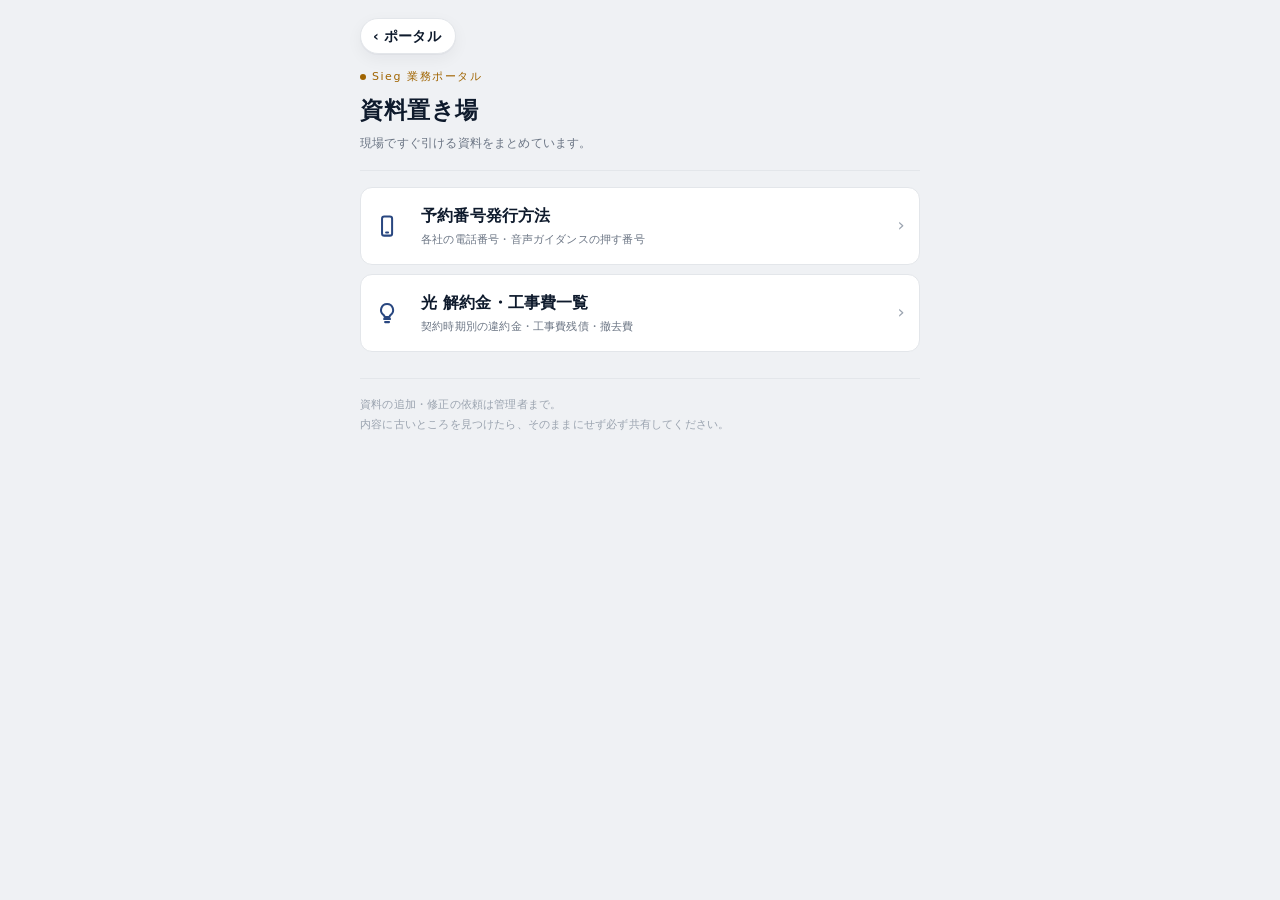
==== commit 26cba983: "見た目を全ツールでそろえる：画面の上・幅560px・線のアイコン・下に固定の送信ボタン - sieg-theme.css に共通の部品（.sg-page / .sg-head / .sg-who / " ====
--- a/docs/index.html
+++ b/docs/index.html
@@ -26,7 +26,7 @@
   <div class="doc-list">
 
     <a class="doc-card" href="mnp-yoyaku.html">
-      <div class="doc-icon">📱</div>
+      <div class="doc-icon"><svg class="sg-ic" viewBox="0 0 24 24" aria-hidden="true"><rect x="7" y="2.5" width="10" height="19" rx="2.2"/><path d="M11 18.5h2"/></svg></div>
       <div>
         <div class="doc-name">予約番号発行方法</div>
         <div class="doc-desc">各社の電話番号・音声ガイダンスの押す番号</div>
@@ -35,7 +35,7 @@
     </a>
 
     <a class="doc-card" href="hikari-kaiyaku.html">
-      <div class="doc-icon">💡</div>
+      <div class="doc-icon"><svg class="sg-ic" viewBox="0 0 24 24" aria-hidden="true"><path d="M9 18h6M10 21h4"/><path d="M12 3a6 6 0 0 0-3.6 10.8c.8.6 1.1 1.4 1.1 2.2h5c0-.8.3-1.6 1.1-2.2A6 6 0 0 0 12 3z"/></svg></div>
       <div>
         <div class="doc-name">光 解約金・工事費一覧</div>
         <div class="doc-desc">契約時期別の違約金・工事費残債・撤去費</div>
--- a/sieg-theme.css
+++ b/sieg-theme.css
@@ -92,3 +92,60 @@
 @media (prefers-reduced-motion: reduce) {
   .sg-tab, .sg-tab svg { transition: none; }
 }
+
+/* ═══ 各ツールで共通の画面の形 ═══
+   どのツールも同じ形にそろえて「1つのアプリ」に見えるようにする。
+
+   1. 本文の幅 … 全ツール 560px（下のタブと同じ）。本文の外枠に .sg-page を付ける
+   2. 画面の上 … 小さい見出し「Sieg 業務ポータル」・ツール名・右上に自分の名前
+        <header class="sg-head">
+          <div><div class="sg-eyebrow">Sieg 業務ポータル</div><h1 class="sg-title">ツール名</h1>
+               <div class="sg-sub">2026年10月 など（なくてもよい）</div></div>
+          <button class="sg-who" type="button"><i>福</i><span>福山</span></button>
+        </header>
+   3. アイコン … 絵文字は使わず、線のアイコン（<svg class="sg-ic" viewBox="0 0 24 24">…</svg>）
+   4. 送信ボタン … 画面の下に固定（下のタブがあればその上）
+        <div class="sg-actionbar"><button class="sg-primary">送信する</button></div>
+      本文の下が隠れないよう、body に .has-actionbar を付ける（下のタブもあるときは .has-tabbar も） */
+:root { --sg-page-w: 560px; --sg-actionbar-h: calc(76px + env(safe-area-inset-bottom)); }
+.sg-page { max-width: var(--sg-page-w); margin-left: auto; margin-right: auto; }
+
+.sg-head { display: flex; align-items: flex-end; justify-content: space-between; gap: 12px; padding: 8px 0 14px; }
+.sg-head > div:first-child { min-width: 0; }
+.sg-eyebrow { font-size: 11px; letter-spacing: .14em; color: var(--sg-mute); font-weight: 700; }
+.sg-title { margin: 2px 0 0; font-size: 26px; font-weight: 900; letter-spacing: .04em; line-height: 1.2; color: var(--sg-ink); }
+.sg-sub { font-size: 13px; color: var(--sg-mute); font-weight: 700; margin-top: 2px; }
+.sg-who {
+  display: inline-flex; align-items: center; gap: 8px; flex: none; max-width: 52%;
+  min-height: 42px; padding: 0 14px 0 5px; border-radius: 999px;
+  background: var(--sg-surface); border: 1px solid var(--sg-hair); box-shadow: var(--sg-lift);
+  font: 800 14px/1.2 var(--sg-font); color: var(--sg-ink); cursor: pointer; -webkit-tap-highlight-color: transparent;
+}
+.sg-who > i {
+  width: 32px; height: 32px; border-radius: 50%; flex: none; display: grid; place-items: center;
+  background: var(--sg-primary); color: var(--sg-on-primary); font-style: normal; font-weight: 900; font-size: 14px;
+}
+.sg-who > span { overflow: hidden; text-overflow: ellipsis; white-space: nowrap; }
+.sg-who:active { transform: scale(.97); }
+
+.sg-ic { width: 1.15em; height: 1.15em; vertical-align: -.2em; flex: none;
+  fill: none; stroke: currentColor; stroke-width: 2; stroke-linecap: round; stroke-linejoin: round; }
+
+.sg-actionbar {
+  position: fixed; left: 0; right: 0; bottom: 0; z-index: 25;
+  padding: 10px max(16px, env(safe-area-inset-right)) calc(10px + env(safe-area-inset-bottom)) max(16px, env(safe-area-inset-left));
+  background: color-mix(in srgb, var(--sg-surface) 92%, transparent);
+  -webkit-backdrop-filter: saturate(180%) blur(20px); backdrop-filter: saturate(180%) blur(20px);
+  border-top: 1px solid var(--sg-hair);
+}
+.sg-actionbar > * { display: block; width: 100%; max-width: calc(var(--sg-page-w) - 32px); margin: 0 auto; }
+.sg-actionbar[hidden], .sg-actionbar > [hidden] { display: none; }
+.has-tabbar .sg-actionbar { bottom: var(--sg-tabbar-h); padding-bottom: 10px; border-top: 1px solid var(--sg-hair); }
+body.has-actionbar { padding-bottom: calc(24px + var(--sg-actionbar-h)) !important; }
+body.has-actionbar.has-tabbar { padding-bottom: calc(24px + var(--sg-actionbar-h) + var(--sg-tabbar-h)) !important; }
+.sg-primary {
+  min-height: 52px; border: 0; border-radius: 14px; background: var(--sg-primary); color: var(--sg-on-primary);
+  font: 900 16px/1.2 var(--sg-font); letter-spacing: .04em; cursor: pointer; transition: transform .06s, filter .12s;
+}
+.sg-primary:active { filter: brightness(.88); transform: scale(.985); }
+.sg-primary:disabled { opacity: .45; transform: none; filter: none; }
--- a/docs/docs.css
+++ b/docs/docs.css
@@ -87,7 +87,7 @@
 }
 .doc-card:active { background: var(--sg-amber-tint); transform: scale(0.985); }
 .doc-card.soon { opacity: .5; }
-.doc-icon { font-size: 21px; line-height: 1; }
+.doc-icon { font-size: 21px; line-height: 1; color: var(--sg-blue, #294780); }
 .doc-name { font-size: 16px; font-weight: 700; }
 .doc-desc { font-size: 11px; color: var(--muted); margin-top: 3px; }
 .doc-arrow { text-align: right; color: var(--muted2); font-size: 18px; }
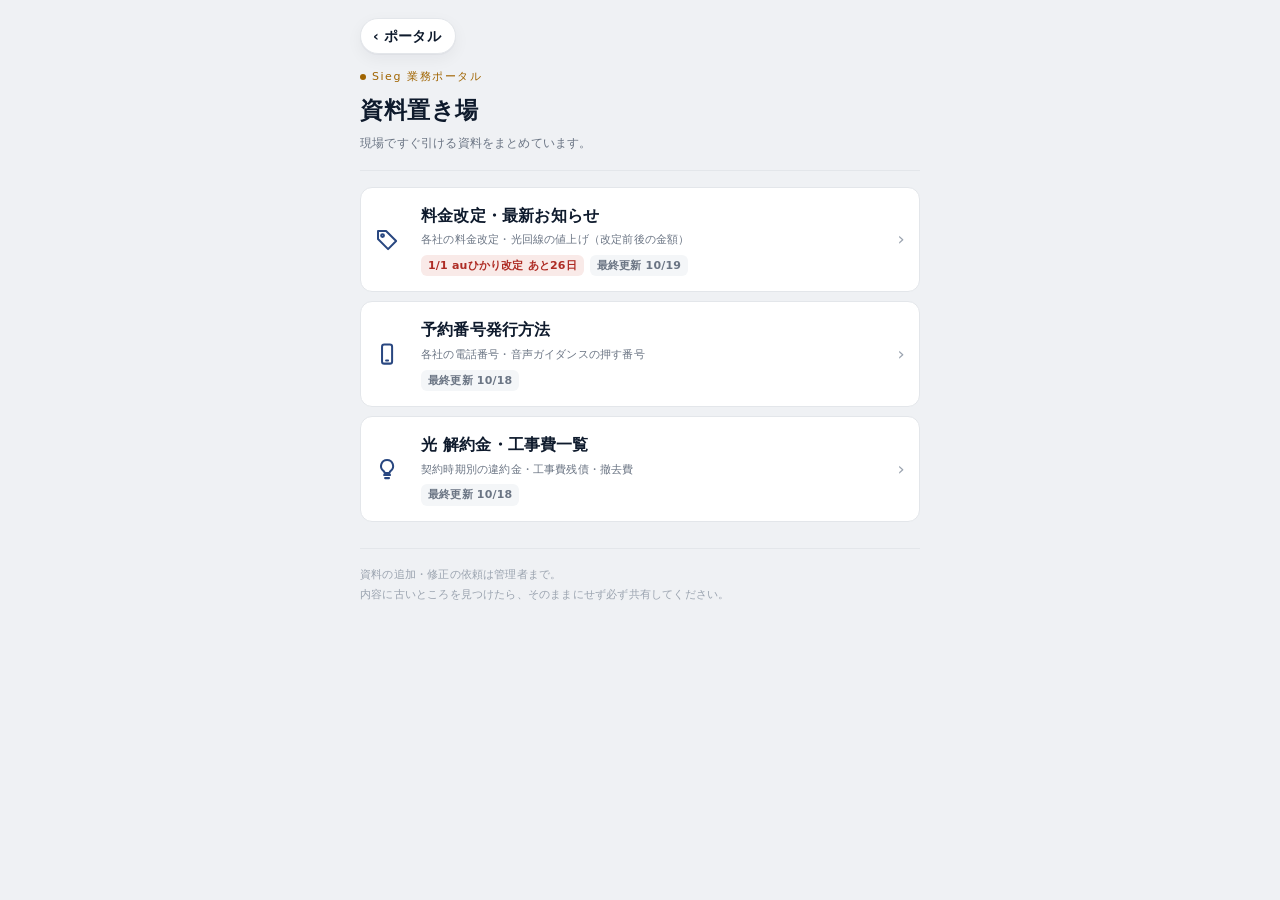
==== commit dde1496e: "資料置き場：料金改定を一覧に・最終更新と古い表示・予約番号の受付中・カードの開閉 Co-Authored-By: Claude Opus 5.5 <noreply@anthropic.com> Cla" ====
--- a/docs/index.html
+++ b/docs/index.html
@@ -4,7 +4,7 @@
 <meta charset="UTF-8">
 <meta name="viewport" content="width=device-width, initial-scale=1.0, viewport-fit=cover">
 <title>資料置き場｜Sieg 業務ポータル</title>
-<meta name="description" content="現場で使う資料をまとめた置き場。予約番号発行方法、光解約金・工事費一覧など。">
+<meta name="description" content="現場で使う資料をまとめた置き場。料金改定のお知らせ、予約番号発行方法、光解約金・工事費一覧など。">
 <meta name="theme-color" content="#EFF1F4" media="(prefers-color-scheme: light)">
 <meta name="theme-color" content="#0C1015" media="(prefers-color-scheme: dark)">
 <link rel="apple-touch-icon" href="../icons/apple-touch-icon.png">
@@ -24,6 +24,15 @@
   </div>
 
   <div class="doc-list">
+
+    <a class="doc-card" href="price-updates.html">
+      <div class="doc-icon"><svg class="sg-ic" viewBox="0 0 24 24" aria-hidden="true"><path d="M3 12V4h8l10 10-8 8z"/><circle cx="7.5" cy="8.5" r="1.4"/></svg></div>
+      <div>
+        <div class="doc-name">料金改定・最新お知らせ</div>
+        <div class="doc-desc">各社の料金改定・光回線の値上げ（改定前後の金額）</div>
+      </div>
+      <div class="doc-arrow">›</div>
+    </a>
 
     <a class="doc-card" href="mnp-yoyaku.html">
       <div class="doc-icon"><svg class="sg-ic" viewBox="0 0 24 24" aria-hidden="true"><rect x="7" y="2.5" width="10" height="19" rx="2.2"/><path d="M11 18.5h2"/></svg></div>
@@ -51,5 +60,6 @@
   </div>
 
 </div>
+<script src="docs.js"></script>
 </body>
 </html>
--- a/sieg-theme.css
+++ b/sieg-theme.css
@@ -12,7 +12,9 @@
      --sg-sunk     入力欄・チップの地  --sg-hair     区切り線・枠線
      --sg-ink      文字              --sg-ink2     少し弱い文字
      --sg-mute     説明文            --sg-faint    いちばん弱い文字
-     --sg-primary  主ボタン・選択中の地（紺。暗い配色では明るい色）
+     --sg-primary  主ボタン・選択中の地（ロゴの紺）
+     --sg-docomo / --sg-au / --sg-softbank  キャリア色（見分けにだけ使う。飾りには使わない）
+     --sg-num      数字だけの書体（件数・金額などの大きい数字に。.sg-num を付ける）
      --sg-on-primary  主ボタンの上の文字
      --sg-amber / --sg-red / --sg-blue / --sg-teal / --sg-green  各色（*-tint は薄い地）
      --sg-sun / --sg-sat  カレンダーの日曜・土曜
@@ -22,7 +24,9 @@
   --sg-bg: #EFF1F4; --sg-surface: #FFFFFF; --sg-sunk: #F4F6F8;
   --sg-ink: #0E1A2C; --sg-ink2: #3E4A5B; --sg-mute: #6B7584; --sg-faint: #9AA3AF;
   --sg-hair: #E3E6EA; --sg-hair2: #ECEEF1;
-  --sg-primary: #0E1A2C; --sg-on-primary: #FFFFFF;
+  --sg-primary: #1F3A5F; --sg-on-primary: #FFFFFF;   /* ロゴの紺（トップ・獲得報告と同じ） */
+  --sg-docomo: #CC0033; --sg-au: #EB5505; --sg-softbank: #5F6670;   /* キャリア色（キャリアの見分けにだけ使う） */
+  --sg-num: "Barlow Condensed", "Hiragino Kaku Gothic ProN", "Hiragino Sans", system-ui, sans-serif;   /* 数字だけの書体（sieg-nav.js が読み込む） */
   --sg-amber: #A06400; --sg-amber-tint: #FAF0DF;
   --sg-red: #AE2B24;   --sg-red-tint: #F9EAE8;
   --sg-blue: #294780;  --sg-blue-tint: #E9EEF6;
@@ -40,7 +44,7 @@
     --sg-bg: #0C1015; --sg-surface: #161B23; --sg-sunk: #1C222B;
     --sg-ink: #E9EEF4; --sg-ink2: #B7C1CD; --sg-mute: #8B95A3; --sg-faint: #5F6978;
     --sg-hair: #262D37; --sg-hair2: #1E242C;
-    --sg-primary: #E9EEF4; --sg-on-primary: #0C1015;
+    --sg-primary: #2F5384; --sg-on-primary: #FFFFFF;
     --sg-amber: #E7AB44; --sg-amber-tint: #2A2115;
     --sg-red: #F07B6F;   --sg-red-tint: #2B1917;
     --sg-blue: #84A9E3;  --sg-blue-tint: #182130;
@@ -149,3 +153,88 @@
 }
 .sg-primary:active { filter: brightness(.88); transform: scale(.985); }
 .sg-primary:disabled { opacity: .45; transform: none; filter: none; }
+
+/* ═══ 下の送信バーの案内（ボタンの上に1行）═══
+   <div class="sg-actionbar"><div class="sg-actionhint">日にちをえらんでください</div><button class="sg-primary">送信する</button></div>
+   押せないときはボタンを disabled にして、理由はボタンの文字ではなくこの1行に書く */
+.sg-actionhint { font-size: 12px; font-weight: 700; color: var(--sg-mute); text-align: center; line-height: 1.4; margin-bottom: 8px !important; }
+.sg-actionhint:empty { display: none !important; }
+
+/* ═══ うまくいかなかったとき ═══
+   GasClient.errorHtml(err, '読み込めませんでした', 'もう一度読み込む') が作る。
+   太字の見出し → スタッフ向けの短い案内 → 「詳しく（管理者向け）」→ やり直しボタン */
+.sg-err { margin: 10px 0; padding: 14px 16px; border-radius: var(--sg-r-sm); background: var(--sg-red-tint);
+  color: var(--sg-ink2); font-size: 14px; line-height: 1.6; text-align: left; }
+.sg-err > b { display: block; color: var(--sg-red); font-weight: 900; font-size: 15px; margin-bottom: 2px; }
+.sg-err details { margin-top: 8px; font-size: 12px; color: var(--sg-mute); line-height: 1.6; }
+.sg-err summary { cursor: pointer; font-weight: 700; }
+.sg-err button { display: block; margin-top: 12px; min-height: 42px; padding: 0 20px; border: 0; border-radius: 10px;
+  background: var(--sg-primary); color: var(--sg-on-primary); font: 800 14px/1 var(--sg-font); cursor: pointer; }
+
+/* ═══ 読み込み中（形だけの仮の枠）═══
+   <div class="sg-skel card"></div> <div class="sg-skel line"></div> <span class="sg-skel word"></span>
+   どのツールも「読み込み中…」の文字だけにせず、出てくる中身と同じ形の枠を光らせる */
+.sg-skel { display: block; border-radius: 10px;
+  /* 地の色に関係なく見えるよう、文字色を薄く重ねる（画面の地でもカードの上でも、明るい・暗いどちらでも） */
+  background-color: color-mix(in srgb, var(--sg-ink) 7%, transparent);
+  background-image: linear-gradient(90deg, transparent 0%, color-mix(in srgb, var(--sg-ink) 8%, transparent) 50%, transparent 100%);
+  background-size: 200% 100%; background-repeat: no-repeat; animation: sg-shimmer 1.3s ease-in-out infinite; }
+.sg-skel.line { height: 14px; margin: 10px 0; }
+.sg-skel.line.short { width: 55%; }
+.sg-skel.card { height: 76px; margin: 10px 0; border-radius: var(--sg-r); }
+.sg-skel.word { display: inline-block; width: 6em; height: 1em; vertical-align: -.15em; border-radius: 6px; }
+.sg-skel-wrap { padding: 4px 0; }
+@keyframes sg-shimmer { from { background-position: 150% 0; } to { background-position: -50% 0; } }
+@media (prefers-reduced-motion: reduce) { .sg-skel { animation: none; } }
+
+/* ═══ 下の送信バー：送れるものが無いあいだ（sieg-nav.js が .is-idle を付ける）═══
+   大きいボタンは出さず、案内の1行だけにする。選ぶとボタンが出る */
+.sg-idleline { display: none !important; }
+.sg-actionbar.is-idle, [data-sg-actionbar].is-idle { padding-top: 9px; padding-bottom: calc(9px + env(safe-area-inset-bottom)); }
+.has-tabbar .sg-actionbar.is-idle { padding-bottom: 9px; }
+.is-idle > :not(.sg-idleline) { display: none !important; }
+.is-idle > .sg-idleline { display: block !important; text-align: center; font-size: 12.5px; font-weight: 700; color: var(--sg-mute); line-height: 1.5; }
+
+/* ═══ 空のとき ═══
+   SiegNav.empty('まだ入力がありません', '上のカレンダーで日にちを選ぶと入力できます') が作る。
+   「何もない」だけで終わらせず、次に何をすればいいかを1行そえる */
+.sg-empty { text-align: center; padding: 22px 12px; color: var(--sg-mute); font-size: 13px; line-height: 1.65; }
+.sg-empty > b { display: block; color: var(--sg-ink2); font-size: 14px; font-weight: 800; }
+.sg-empty > span { display: block; margin-top: 2px; }
+
+/* ═══ 画面の上：ツール名の下の説明は、右上の名前にぶつけない ═══
+   長い説明・状態は <p class="sg-lead"> にして .sg-head の下に置く（.sg-sub は「2026年11月」のような短いものだけ） */
+.sg-head { align-items: flex-start; }
+.sg-head > .sg-who, .sg-head > .sg-datepill { margin-top: 14px; }
+.sg-sub { overflow-wrap: anywhere; }
+.sg-lead { margin: -6px 0 12px; font-size: 13px; line-height: 1.65; color: var(--sg-mute); font-weight: 600; }
+.sg-who > span.unset { color: var(--sg-mute); }
+/* 日付など、ツール名の下に置く押せる1行 */
+.sg-subbtn { display: inline-flex; align-items: center; gap: 6px; margin-top: 4px; padding: 5px 10px 5px 8px; border: 1px solid var(--sg-hair); border-radius: 999px;
+  background: var(--sg-surface); color: var(--sg-ink2); font: 800 13px/1.2 var(--sg-font); cursor: pointer; -webkit-tap-highlight-color: transparent; }
+.sg-subbtn .sg-ic { color: var(--sg-mute); }
+
+/* ═══ パソコン：入力の右に一覧を並べる ═══
+   幅が 1000px 以上で、body に .sg-two が付いているあいだだけ2列にする（スマホは下のタブで切り替えるまま）。
+     <div class="sg-page" data-sg-two> … <div data-sg-pair="main">入力</div><div data-sg-pair="side">一覧</div> … </div>
+   「一覧」のタブは data-sg-pairtab を付けておくと、2列のときは出さない。
+   ページ側は、入力の画面を出しているあいだ body に .sg-two を付ける（SiegNav.wide() が幅の判定） */
+@media (min-width: 1000px) {
+  body.sg-two .sg-page { max-width: 1080px; }
+  body.sg-two [data-sg-two]:not([hidden]) { display: grid !important; grid-template-columns: minmax(0, 1fr) minmax(0, 1fr); column-gap: 28px; align-items: start; }
+  body.sg-two [data-sg-two] > * { grid-column: 1 / -1; min-width: 0; }
+  body.sg-two [data-sg-two] > [data-sg-pair="main"] { grid-column: 1; display: block !important; }
+  body.sg-two [data-sg-two] > [data-sg-pair="side"] { grid-column: 2; display: block !important; }
+  [data-sg-pairtab] { display: none !important; }
+}
+
+/* ═══ 新しいデザイン（トップ・獲得報告と同じ決まり）═══
+   ・「Sieg 業務ポータル」の小見出しは出さない（どの画面でも同じで、何も伝えていないため）
+   ・大きい数字（件数・金額）は .sg-num で数字だけの書体に
+   ・キャリアは、選んだときにキャリアの色で塗る（.sg-carrier と data-carrier） */
+.sg-eyebrow { display: none !important; }
+.sg-head > .sg-who, .sg-head > .sg-datepill { margin-top: 2px; }
+.sg-num { font-family: var(--sg-num); font-weight: 700; font-variant-numeric: tabular-nums; letter-spacing: .01em; }
+[data-carrier="docomo"].sg-carrier-on { background: var(--sg-docomo) !important; border-color: var(--sg-docomo) !important; color: #fff !important; }
+[data-carrier="au"].sg-carrier-on { background: var(--sg-au) !important; border-color: var(--sg-au) !important; color: #fff !important; }
+[data-carrier="softbank"].sg-carrier-on { background: var(--sg-softbank) !important; border-color: var(--sg-softbank) !important; color: #fff !important; }
--- a/docs/docs.css
+++ b/docs/docs.css
@@ -446,3 +446,83 @@
 /* 戻るリンクは各ツールの「‹ ポータル」（sieg-nav.js）と同じ形 */
 .back { min-height: 36px; padding: 0 14px 0 12px; border-radius: 999px; font-size: 14px; font-weight: 700;
   color: var(--sg-ink); background: var(--sg-surface); border-color: var(--sg-hair); box-shadow: var(--sg-lift); }
+
+/* ═══ 古い資料のおしらせ・資料一覧の補足 ═══ */
+.stale-note {
+  margin-top: 10px;
+  padding: 9px 11px;
+  border-radius: 0 8px 8px 0;
+  border-left: 3px solid var(--sg-amber);
+  background: var(--sg-amber-tint);
+  color: var(--sg-amber);
+  font-size: 12px;
+  font-weight: 700;
+  line-height: 1.6;
+}
+.doc-meta { display: flex; flex-wrap: wrap; gap: 6px; margin-top: 6px; }
+.doc-meta:empty { display: none; }
+.doc-meta span {
+  font-size: 11px;
+  font-weight: 700;
+  font-variant-numeric: tabular-nums;
+  border-radius: 6px;
+  padding: 2px 7px;
+  background: var(--sg-sunk);
+  color: var(--muted);
+}
+.doc-meta .m-upd.stale { background: var(--sg-amber-tint); color: var(--sg-amber); }
+.doc-meta .m-next.soon { background: var(--sg-red-tint); color: var(--sg-red); }
+.doc-meta .m-next.later { background: var(--sg-blue-tint); color: var(--sg-blue); }
+
+/* ═══ 予約番号：いま受付中か ═══ */
+.c-open {
+  display: inline-block;
+  margin: -4px 0 10px;
+  font-size: 12px;
+  font-weight: 800;
+  font-variant-numeric: tabular-nums;
+  border-radius: 999px;
+  padding: 3px 10px;
+}
+.c-open::before { content: '●'; margin-right: 5px; font-size: 9px; vertical-align: 1px; }
+.c-open.on { background: var(--sg-green-tint); color: var(--sg-green); }
+.c-open.soon { background: var(--sg-amber-tint); color: var(--sg-amber); }
+.c-open.off { background: var(--sg-sunk); color: var(--muted); }
+
+/* ═══ 料金改定のカード ═══ */
+.news-card { background: var(--panel); border: 1px solid var(--line); border-radius: 14px; margin-bottom: 14px; overflow: hidden; }
+.news-summary { width: 100%; text-align: left; background: none; border: 0; padding: 16px; cursor: pointer; font: inherit; color: inherit; display: block; position: relative; }
+.news-summary::after { content: '›'; position: absolute; right: 16px; top: 14px; font-size: 20px; color: var(--muted2); transition: transform .15s ease; }
+.news-card.open .news-summary::after { transform: rotate(90deg); }
+.news-summary:focus-visible { outline: 2px solid var(--sg-primary); outline-offset: -2px; border-radius: 14px; }
+.news-date { display: inline-block; font-size: 12px; font-weight: 800; padding: 3px 10px; border-radius: 999px; background: var(--sg-blue-tint); color: var(--sg-blue); margin-bottom: 10px; font-variant-numeric: tabular-nums; }
+.news-left { display: inline-block; margin-left: 6px; font-size: 12px; font-weight: 800; padding: 3px 10px; border-radius: 999px; font-variant-numeric: tabular-nums; }
+.news-left.soon { background: var(--sg-red-tint); color: var(--sg-red); }
+.news-left.later { background: var(--sg-sunk); color: var(--muted); }
+.news-left.past { background: var(--sg-sunk); color: var(--muted2); }
+.news-card.past { opacity: .7; }
+.news-title { display: block; font-size: 17px; font-weight: 800; margin: 0 26px 8px 0; line-height: 1.45; }
+.news-body { display: block; font-size: 14px; line-height: 1.7; color: var(--text); }
+.news-tags { display: flex; flex-wrap: wrap; gap: 6px; margin-bottom: 8px; }
+.tag { display: inline-flex; align-items: center; gap: 5px; font-size: 11px; font-weight: 800; padding: 2px 8px; border-radius: 6px; background: var(--sg-sunk); color: var(--text); }
+.tag::before { content: ''; width: 7px; height: 7px; border-radius: 50%; background: var(--dot, var(--muted2)); }
+.tag.docomo { --dot: var(--sg-docomo); }
+.tag.softbank { --dot: var(--sg-softbank); }
+.tag.au { --dot: var(--sg-au); }
+.tag.hikari { --dot: var(--sg-green); }
+.tag.mobile { --dot: var(--sg-blue); }
+.news-detail { display: none; padding: 0 16px 16px; }
+.news-card.open .news-detail { display: block; }
+.plan-wrap { overflow-x: auto; margin: 4px 0 12px; }
+.plan-table { width: 100%; border-collapse: collapse; font-size: 13px; }
+.plan-table th, .plan-table td { border: 1px solid var(--line); padding: 8px 9px; text-align: left; vertical-align: top; }
+.plan-table th { background: var(--panel2); font-weight: 800; }
+.plan-table .num { text-align: right; white-space: nowrap; font-variant-numeric: tabular-nums; }
+.plan-table .up { color: var(--sg-red); font-weight: 800; }
+.plan-table .same { color: var(--sg-green); font-weight: 800; }
+.impact { padding: 11px 12px; border-radius: 0 8px 8px 0; background: var(--sg-amber-tint); border-left: 3px solid var(--sg-amber); font-size: 13px; line-height: 1.65; }
+.impact b { color: var(--sg-amber); }
+.links { display: flex; flex-wrap: wrap; gap: 8px; margin-top: 12px; }
+.links a { font-size: 13px; font-weight: 700; color: var(--sg-blue); text-decoration: none; border: 1px solid var(--line); border-radius: 8px; padding: 6px 10px; }
+.links a:active { background: var(--panel2); }
+.news-h { margin: 0; font: inherit; }
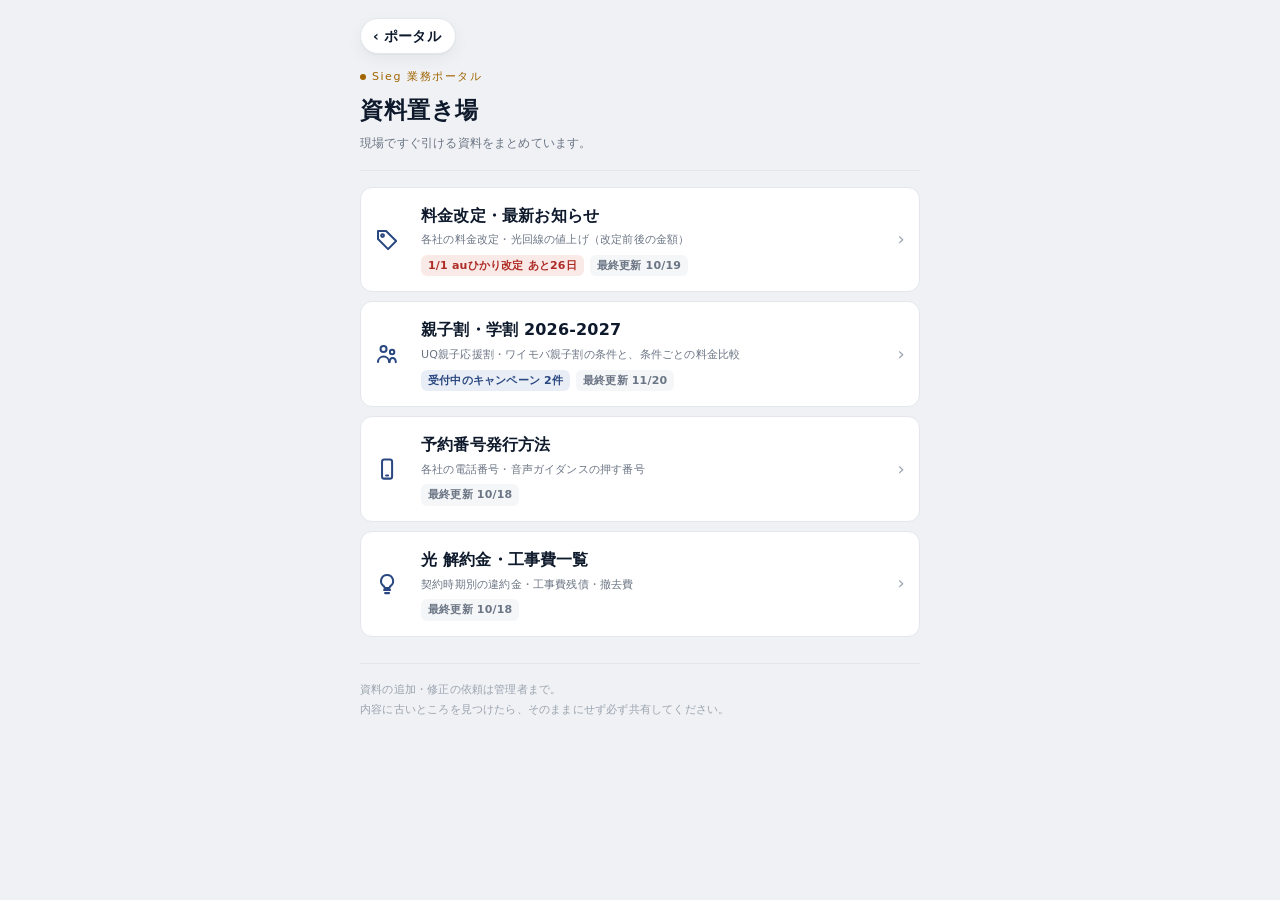
==== commit 568838c2: "資料置き場：親子割・学割 2026-2027（キャンペーンの条件・条件を選んで料金をくらべる） Co-Authored-By: Claude Opus 5.5 <noreply@anthropic.c" ====
--- a/docs/index.html
+++ b/docs/index.html
@@ -4,7 +4,7 @@
 <meta charset="UTF-8">
 <meta name="viewport" content="width=device-width, initial-scale=1.0, viewport-fit=cover">
 <title>資料置き場｜Sieg 業務ポータル</title>
-<meta name="description" content="現場で使う資料をまとめた置き場。料金改定のお知らせ、予約番号発行方法、光解約金・工事費一覧など。">
+<meta name="description" content="現場で使う資料をまとめた置き場。料金改定のお知らせ、親子割・学割の比較、予約番号発行方法、光解約金・工事費一覧など。">
 <meta name="theme-color" content="#EFF1F4" media="(prefers-color-scheme: light)">
 <meta name="theme-color" content="#0C1015" media="(prefers-color-scheme: dark)">
 <link rel="apple-touch-icon" href="../icons/apple-touch-icon.png">
@@ -30,6 +30,15 @@
       <div>
         <div class="doc-name">料金改定・最新お知らせ</div>
         <div class="doc-desc">各社の料金改定・光回線の値上げ（改定前後の金額）</div>
+      </div>
+      <div class="doc-arrow">›</div>
+    </a>
+
+    <a class="doc-card" href="oyakowari.html">
+      <div class="doc-icon"><svg class="sg-ic" viewBox="0 0 24 24" aria-hidden="true"><circle cx="8.5" cy="7" r="3"/><circle cx="17" cy="10" r="2.2"/><path d="M3 20c0-3.3 2.5-5.5 5.5-5.5S14 16.7 14 20"/><path d="M14.5 20c.2-2.4 1.2-4 2.9-4 1.9 0 3.1 1.6 3.3 4"/></svg></div>
+      <div>
+        <div class="doc-name">親子割・学割 2026-2027</div>
+        <div class="doc-desc">UQ親子応援割・ワイモバ親子割の条件と、条件ごとの料金比較</div>
       </div>
       <div class="doc-arrow">›</div>
     </a>
